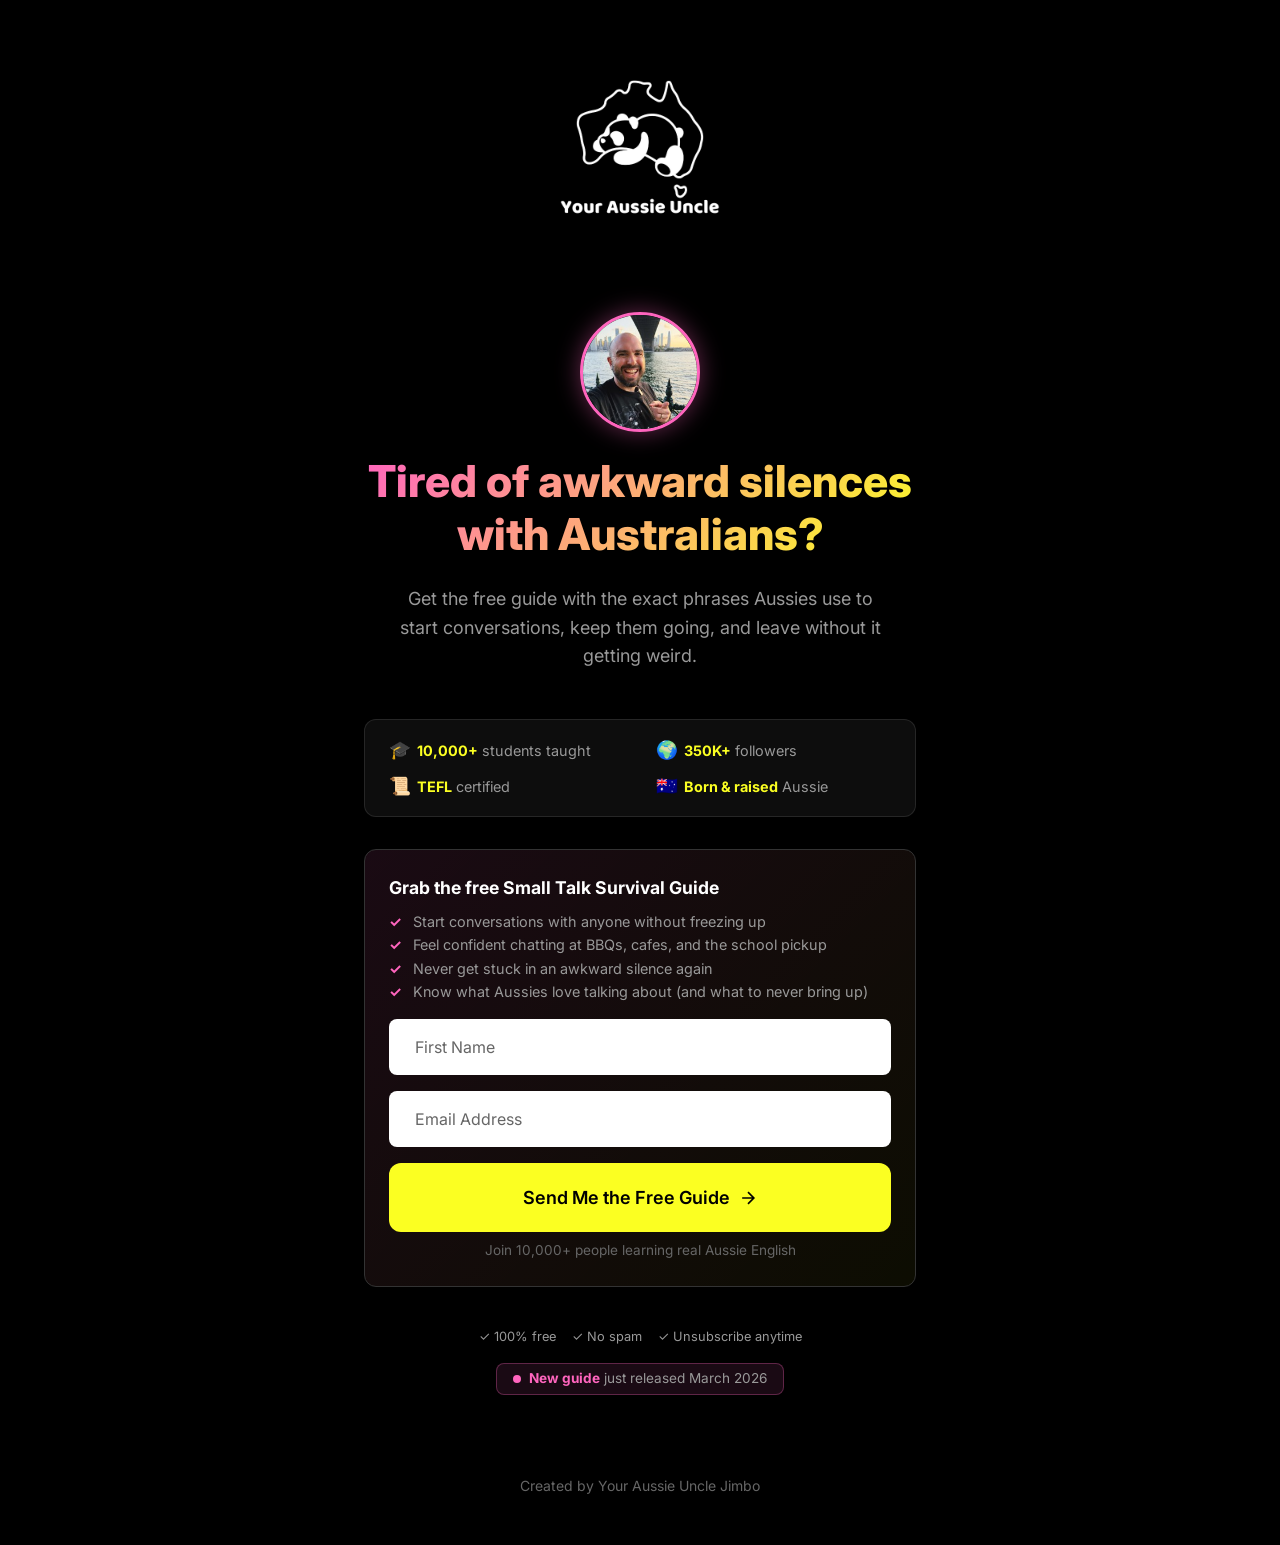
==== index.html @ 765616a9 "feat: add ManyChat widget pixel Co-Authored-By: Claude Opus 4.6 <noreply@anthropic.com>" ====
<!DOCTYPE html>
<html lang="en">
<head>
    <meta charset="UTF-8">
    <meta name="viewport" content="width=device-width, initial-scale=1.0, viewport-fit=cover">
    <meta name="description" content="Free guide to small talk in Australia. The exact phrases Aussies use to start, keep and exit everyday conversations.">
    <meta name="author" content="Your Aussie Uncle">

    <meta property="og:title" content="Tired of awkward silences with Australians?">
    <meta property="og:description" content="Free guide: the exact phrases Aussies use in everyday conversations.">
    <meta property="og:type" content="website">

    <title>Aussie Small Talk Survival Guide | Your Aussie Uncle</title>

    <link rel="icon" type="image/png" href="assets/favicon.png">
    <link rel="apple-touch-icon" href="assets/favicon.png">

    <link rel="preconnect" href="https://fonts.googleapis.com">
    <link rel="preconnect" href="https://fonts.gstatic.com" crossorigin>
    <link href="https://fonts.googleapis.com/css2?family=Inter:wght@400;500;600;700;800&display=swap" rel="stylesheet">

    <link rel="stylesheet" href="style.css">

    <!-- ManyChat -->
    <script src="//widget.manychat.com/4146884_88ca9.js" defer="defer"></script>
    <script src="https://mccdn.me/assets/js/widget.js" defer="defer"></script>
</head>
<body>
    <div class="container">
        <div class="brand">
            <img src="assets/logo.png" alt="Your Aussie Uncle" class="brand-logo">
        </div>

        <div class="landing-content">
            <div class="landing-avatar">
                <img src="assets/jimbo.jpg" alt="Jimbo from Your Aussie Uncle" class="landing-avatar-img">
            </div>

            <h1 class="headline">Tired of awkward silences with Australians?</h1>
            <p class="subheadline">Get the free guide with the exact phrases Aussies use to start conversations, keep them going, and leave without it getting weird.</p>

            <!-- Social Proof Banner -->
            <div class="social-proof-banner">
                <div class="sp-item">
                    <span class="sp-icon">🎓</span>
                    <span class="sp-text"><strong>10,000+</strong> students taught</span>
                </div>
                <div class="sp-item">
                    <span class="sp-icon">🌍</span>
                    <span class="sp-text"><strong>350K+</strong> followers</span>
                </div>
                <div class="sp-item">
                    <span class="sp-icon">📜</span>
                    <span class="sp-text"><strong>TEFL</strong> certified</span>
                </div>
                <div class="sp-item">
                    <span class="sp-icon">🇦🇺</span>
                    <span class="sp-text"><strong>Born & raised</strong> Aussie</span>
                </div>
            </div>

            <!-- Email Capture (hidden after submit) -->
            <div class="email-capture" id="email-capture">
                <h3 class="email-headline">Grab the free Small Talk Survival Guide</h3>
                <ul class="email-benefits">
                    <li>Start conversations with anyone without freezing up</li>
                    <li>Feel confident chatting at BBQs, cafes, and the school pickup</li>
                    <li>Never get stuck in an awkward silence again</li>
                    <li>Know what Aussies love talking about (and what to never bring up)</li>
                </ul>
                <form id="email-form" class="email-form">
                    <input type="text" id="user-name" placeholder="First Name" required>
                    <input type="email" id="user-email" placeholder="Email Address" required>
                    <button type="submit" class="btn btn-secondary btn-large btn-glow">
                        Send Me the Free Guide
                        <svg class="arrow-icon" width="20" height="20" viewBox="0 0 24 24" fill="none" stroke="currentColor" stroke-width="2">
                            <path d="M5 12h14M12 5l7 7-7 7"/>
                        </svg>
                    </button>
                </form>
                <p class="form-error" id="form-error"></p>
                <p class="social-proof">Join 10,000+ people learning real Aussie English</p>
            </div>

            <!-- Success (shown after submit) -->
            <div class="email-capture" id="success-section" style="display: none;">
                <div class="form-success">
                    <div class="success-emoji">📬</div>
                    <h3>Check your email</h3>
                    <p>Your Small Talk Survival Guide is on its way. Check your inbox (and spam folder, just in case).</p>
                </div>
            </div>

            <div class="trust-badges">
                <span class="trust-item">✓ 100% free</span>
                <span class="trust-item">✓ No spam</span>
                <span class="trust-item">✓ Unsubscribe anytime</span>
            </div>

            <!-- Urgency Element -->
            <div class="urgency-banner">
                <span class="urgency-dot"></span>
                <span class="urgency-text"><strong>New guide</strong> just released March 2026</span>
            </div>
        </div>

        <div class="landing-footer">
            <p>Created by Your Aussie Uncle Jimbo</p>
        </div>
    </div>

    <script>
        const SUBSCRIBE_API_URL = '/api/subscribe';

        document.getElementById('email-form').addEventListener('submit', async (e) => {
            e.preventDefault();

            const name = document.getElementById('user-name').value.trim();
            const email = document.getElementById('user-email').value.trim();
            const submitBtn = e.target.querySelector('button[type="submit"]');
            const errorEl = document.getElementById('form-error');
            const originalHTML = submitBtn.innerHTML;

            errorEl.style.display = 'none';
            submitBtn.disabled = true;
            submitBtn.innerHTML = '<span>Sending...</span>';

            try {
                const response = await fetch(SUBSCRIBE_API_URL, {
                    method: 'POST',
                    headers: { 'Content-Type': 'application/json' },
                    body: JSON.stringify({
                        email: email,
                        first_name: name,
                        tags: ['lead-magnet-small-talk-guide']
                    })
                });

                const data = await response.json();

                if (response.ok && data.success) {
                    document.getElementById('email-capture').style.display = 'none';
                    document.getElementById('success-section').style.display = 'block';
                    document.getElementById('success-section').scrollIntoView({ behavior: 'smooth', block: 'center' });
                } else {
                    throw new Error(data.error || 'Something went wrong');
                }
            } catch (error) {
                console.error('Subscribe error:', error);
                errorEl.textContent = 'Something went wrong. Please try again.';
                errorEl.style.display = 'block';
                submitBtn.disabled = false;
                submitBtn.innerHTML = originalHTML;
            }
        });
    </script>
</body>
</html>
---- style.css ----
/* ===== CSS Variables (Brand Colors) ===== */
:root {
    --pink: #FF65BE;
    --yellow: #FBFF22;
    --black: #000000;
    --white: #FFFFFF;
    --cyan: #11E8F6;
    --dark-grey: #333333;
    --mid-grey: #666666;
    --light-grey: #999999;
    --bg-primary: var(--black);
    --text-primary: var(--white);
    --text-secondary: var(--light-grey);
    --accent-primary: var(--pink);
    --accent-secondary: var(--yellow);
    --font-family: 'Inter', -apple-system, BlinkMacSystemFont, 'Segoe UI', Roboto, sans-serif;
    --spacing-xs: 0.25rem;
    --spacing-sm: 0.5rem;
    --spacing-md: 1rem;
    --spacing-lg: 1.5rem;
    --spacing-xl: 2rem;
    --spacing-2xl: 3rem;
    --spacing-3xl: 4rem;
    --radius-sm: 4px;
    --radius-md: 8px;
    --radius-lg: 12px;
    --radius-xl: 16px;
    --radius-full: 9999px;
    --transition-fast: 150ms ease;
    --transition-normal: 250ms ease;
    --shadow-sm: 0 1px 2px rgba(0, 0, 0, 0.3);
    --shadow-md: 0 4px 6px rgba(0, 0, 0, 0.4);
    --shadow-lg: 0 10px 15px rgba(0, 0, 0, 0.5);
}

/* ===== Reset & Base ===== */
*, *::before, *::after {
    box-sizing: border-box;
    margin: 0;
    padding: 0;
}

html {
    font-size: 16px;
    scroll-behavior: smooth;
    overscroll-behavior: none;
    -webkit-text-size-adjust: 100%;
}

body {
    font-family: var(--font-family);
    background-color: var(--bg-primary);
    color: var(--text-primary);
    line-height: 1.6;
    min-height: 100vh;
    -webkit-font-smoothing: antialiased;
    -moz-osx-font-smoothing: grayscale;
    -webkit-overflow-scrolling: touch;
    overscroll-behavior: none;
    padding-left: env(safe-area-inset-left);
    padding-right: env(safe-area-inset-right);
}

/* ===== Layout ===== */
.container {
    width: 100%;
    max-width: 600px;
    margin: 0 auto;
    padding: var(--spacing-lg);
    display: flex;
    flex-direction: column;
    min-height: 100vh;
}

/* ===== Brand ===== */
.brand {
    text-align: center;
    padding: var(--spacing-lg) 0;
}

.brand-logo {
    max-width: 200px;
    height: auto;
}

/* ===== Landing Content ===== */
.landing-content {
    flex: 1;
    display: flex;
    flex-direction: column;
    align-items: center;
    justify-content: center;
    text-align: center;
    padding: var(--spacing-xl) 0;
}

/* ===== Avatar ===== */
.landing-avatar {
    margin-bottom: var(--spacing-md);
}

.landing-avatar-img {
    width: 120px;
    height: 120px;
    border-radius: 50%;
    object-fit: cover;
    border: 3px solid var(--pink);
    box-shadow: 0 0 25px rgba(255, 101, 190, 0.4);
}

/* ===== Headline ===== */
.headline {
    font-size: clamp(2rem, 5vw, 2.75rem);
    font-weight: 800;
    line-height: 1.2;
    margin-bottom: var(--spacing-lg);
    background: linear-gradient(135deg, var(--pink), var(--yellow));
    -webkit-background-clip: text;
    -webkit-text-fill-color: transparent;
    background-clip: text;
}

.subheadline {
    font-size: 1.125rem;
    color: var(--text-secondary);
    margin-bottom: var(--spacing-2xl);
    max-width: 500px;
}

/* ===== Email Capture Card ===== */
.email-capture {
    background: linear-gradient(135deg, rgba(255, 101, 190, 0.1), rgba(251, 255, 34, 0.05));
    border: 1px solid var(--dark-grey);
    border-radius: var(--radius-lg);
    padding: var(--spacing-lg);
    margin-bottom: var(--spacing-lg);
    width: 100%;
    text-align: left;
}

.email-headline {
    font-size: 1.1rem;
    margin-bottom: var(--spacing-sm);
    color: var(--white);
}

.email-benefits {
    list-style: none;
    padding: 0;
    margin: 0 0 var(--spacing-md) 0;
    text-align: left;
}

.email-benefits li {
    position: relative;
    padding-left: var(--spacing-lg);
    margin-bottom: 2px;
    color: var(--light-grey);
    font-size: 0.9rem;
    line-height: 1.5;
}

.email-benefits li::before {
    content: "\2713";
    position: absolute;
    left: 0;
    color: var(--pink);
    font-weight: bold;
}

/* ===== Form ===== */
.email-form {
    display: flex;
    flex-direction: column;
    gap: var(--spacing-md);
}

.email-form input[type="text"],
.email-form input[type="email"] {
    width: 100%;
    padding: var(--spacing-md) var(--spacing-lg);
    background-color: var(--white);
    border: 2px solid transparent;
    border-radius: var(--radius-md);
    font-family: var(--font-family);
    font-size: 1rem;
    color: var(--black);
    transition: border-color var(--transition-fast);
}

.email-form input[type="text"]:focus,
.email-form input[type="email"]:focus {
    outline: none;
    border-color: var(--pink);
}

.email-form input::placeholder {
    color: var(--mid-grey);
}

/* ===== Buttons ===== */
.btn {
    display: inline-flex;
    align-items: center;
    justify-content: center;
    gap: var(--spacing-sm);
    padding: var(--spacing-md) var(--spacing-xl);
    font-family: var(--font-family);
    font-size: 1rem;
    font-weight: 600;
    text-decoration: none;
    border: none;
    border-radius: var(--radius-lg);
    cursor: pointer;
    transition: all var(--transition-fast);
    touch-action: manipulation;
}

.btn:focus {
    outline: 2px solid var(--pink);
    outline-offset: 2px;
}

.btn-primary {
    background-color: var(--pink);
    color: var(--white);
}

.btn-primary:hover {
    background-color: #ff7fc7;
    transform: translateY(-2px);
    box-shadow: var(--shadow-md);
}

.btn-secondary {
    background-color: var(--yellow);
    color: var(--black);
}

.btn-secondary:hover {
    background-color: #fcff4d;
    transform: translateY(-2px);
    box-shadow: var(--shadow-md);
}

.btn-large {
    padding: var(--spacing-lg) var(--spacing-2xl);
    font-size: 1.125rem;
    width: 100%;
}

.btn-glow {
    animation: glow-cyan 2s ease-in-out infinite;
}

.btn-glow:hover {
    animation: none;
    transform: translateY(-2px);
    box-shadow: 0 0 15px #11E8F6,
                0 0 30px rgba(17, 232, 246, 0.5);
}

@keyframes glow-cyan {
    0%, 100% {
        box-shadow: 0 0 5px #11E8F6,
                    0 0 15px rgba(17, 232, 246, 0.4),
                    0 0 30px rgba(17, 232, 246, 0.2);
    }
    50% {
        box-shadow: 0 0 10px #11E8F6,
                    0 0 25px rgba(17, 232, 246, 0.6),
                    0 0 50px rgba(17, 232, 246, 0.4);
    }
}

/* ===== Social Proof ===== */
.social-proof {
    text-align: center;
    font-size: 0.85rem;
    color: var(--mid-grey);
    margin-top: var(--spacing-sm);
}

/* ===== Trust Badges ===== */
.trust-badges {
    display: flex;
    flex-wrap: wrap;
    justify-content: center;
    gap: var(--spacing-sm) var(--spacing-md);
    margin-top: var(--spacing-md);
    margin-bottom: var(--spacing-md);
}

.trust-item {
    font-size: 0.8rem;
    color: var(--light-grey);
    display: flex;
    align-items: center;
    gap: 4px;
}

/* ===== Social Proof Banner ===== */
.social-proof-banner {
    display: grid;
    grid-template-columns: 1fr 1fr;
    gap: var(--spacing-sm) var(--spacing-xl);
    background: rgba(255, 255, 255, 0.05);
    border: 1px solid rgba(255, 255, 255, 0.1);
    border-radius: var(--radius-lg);
    padding: var(--spacing-md) var(--spacing-lg);
    margin-bottom: var(--spacing-xl);
    width: 100%;
}

.sp-item {
    display: flex;
    align-items: center;
    gap: 6px;
    font-size: 0.9rem;
    color: var(--light-grey);
}

.sp-icon {
    font-size: 1.1rem;
}

.sp-text strong {
    color: var(--yellow);
    font-weight: 700;
}

/* ===== Urgency Banner ===== */
.urgency-banner {
    display: inline-flex;
    align-items: center;
    gap: var(--spacing-sm);
    background: rgba(255, 101, 190, 0.1);
    border: 1px solid rgba(255, 101, 190, 0.3);
    border-radius: var(--radius-md);
    padding: var(--spacing-xs) var(--spacing-md);
    margin-bottom: var(--spacing-lg);
    font-size: 0.85rem;
    color: var(--light-grey);
}

.urgency-dot {
    width: 8px;
    height: 8px;
    background: var(--pink);
    border-radius: 50%;
    animation: pulse-urgency 2s infinite;
}

@keyframes pulse-urgency {
    0%, 100% {
        opacity: 1;
        transform: scale(1);
        box-shadow: 0 0 0 0 rgba(255, 101, 190, 0.4);
    }
    50% {
        opacity: 0.8;
        transform: scale(1.1);
        box-shadow: 0 0 0 6px rgba(255, 101, 190, 0);
    }
}

.urgency-text strong {
    color: var(--pink);
    font-weight: 700;
}

/* ===== Footer ===== */
.landing-footer {
    text-align: center;
    padding: var(--spacing-lg) 0;
    color: var(--mid-grey);
    font-size: 0.875rem;
}

/* ===== Form States ===== */
.btn:disabled {
    opacity: 0.7;
    cursor: not-allowed;
    animation: none;
}

.form-error {
    color: #f87171;
    font-size: 0.85rem;
    text-align: center;
    margin-top: var(--spacing-sm);
    display: none;
}

.form-success {
    text-align: center;
    padding: var(--spacing-xl) 0;
}

.success-emoji {
    font-size: 3rem;
    margin-bottom: var(--spacing-md);
}

.form-success h3 {
    color: var(--yellow);
    font-size: 1.25rem;
    margin-bottom: var(--spacing-sm);
}

.form-success p {
    color: var(--light-grey);
    font-size: 0.95rem;
}

/* ===== Mobile ===== */
@media (max-width: 480px) {
    .email-capture {
        padding: var(--spacing-md);
    }

    .email-form {
        gap: var(--spacing-sm);
    }

    .email-form input[type="text"],
    .email-form input[type="email"] {
        padding: var(--spacing-sm) var(--spacing-md);
    }

    .email-form button[type="submit"] {
        margin-top: var(--spacing-xs);
    }

    .trust-badges {
        gap: var(--spacing-xs) var(--spacing-sm);
    }

    .trust-item {
        font-size: 0.75rem;
    }

    .social-proof-banner {
        grid-template-columns: 1fr;
        padding: var(--spacing-sm) var(--spacing-md);
        gap: var(--spacing-xs);
    }

    .sp-item {
        font-size: 0.85rem;
    }

    .sp-icon {
        font-size: 1rem;
    }

    .urgency-banner {
        font-size: 0.8rem;
        padding: var(--spacing-xs) var(--spacing-sm);
    }
}
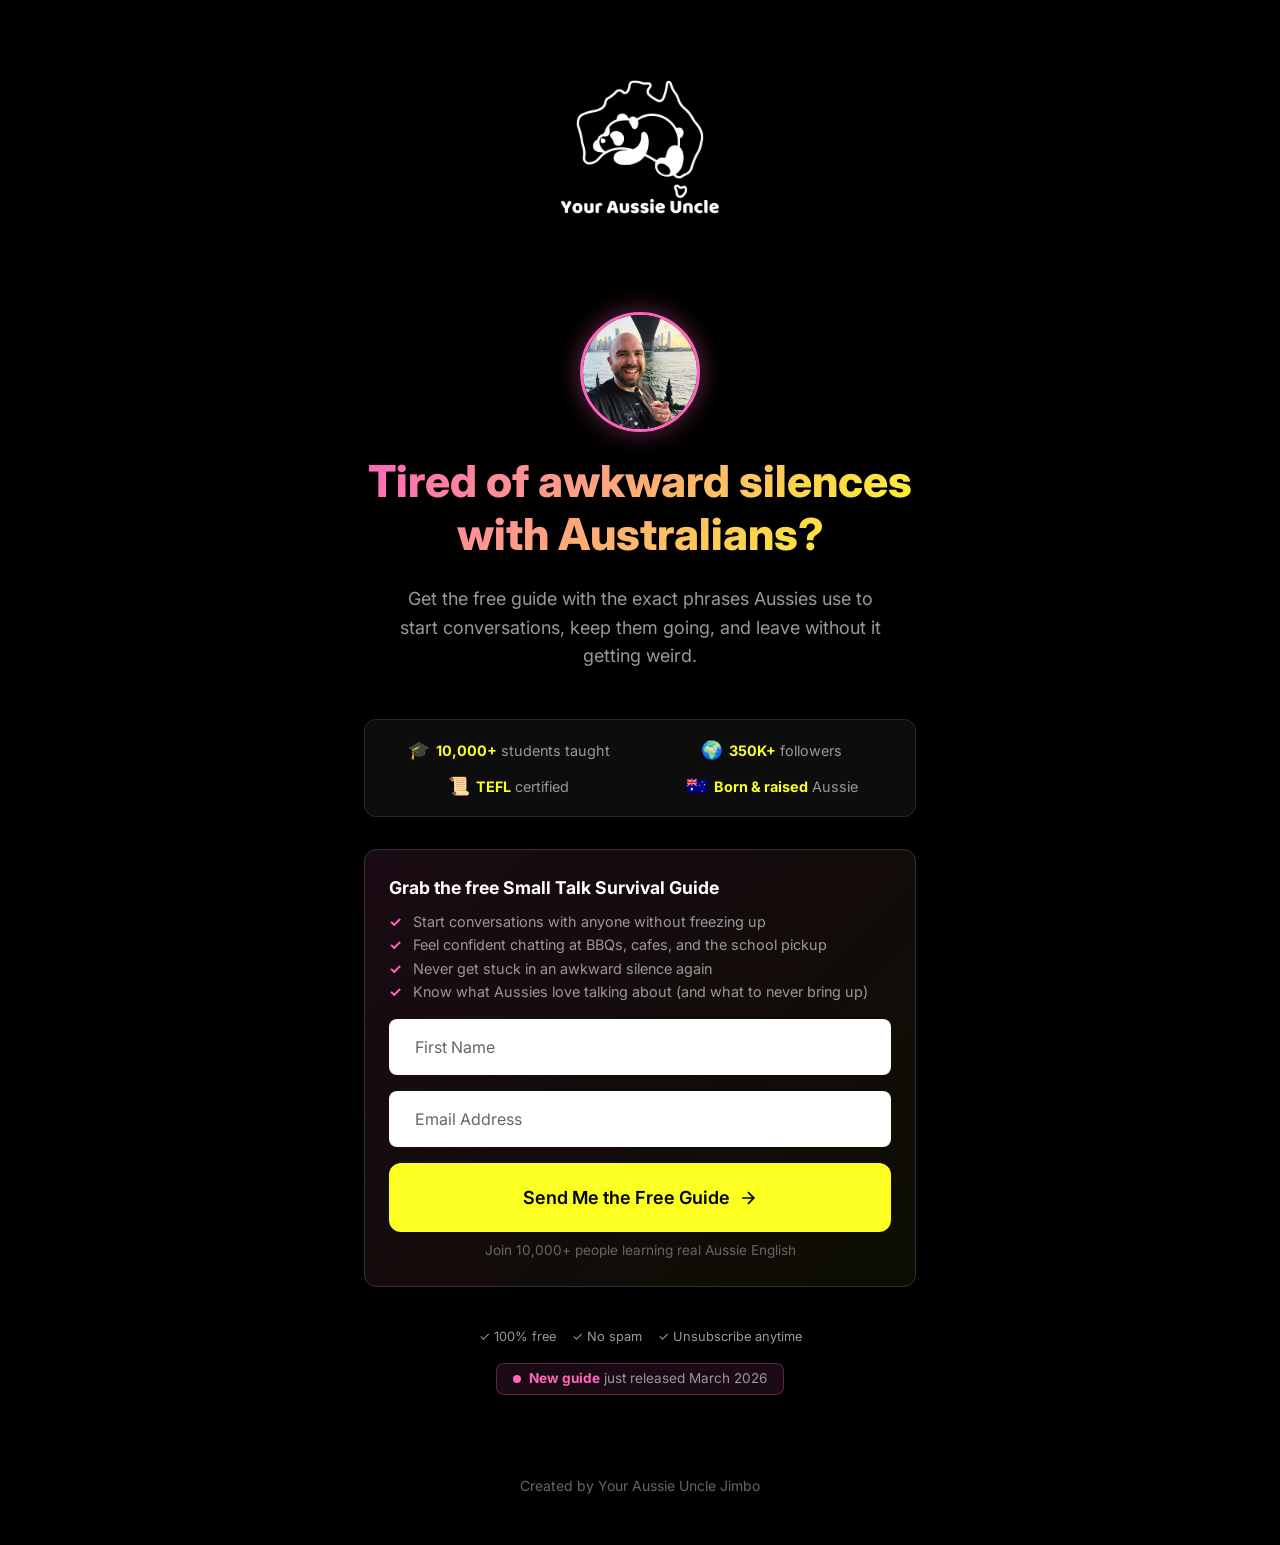
==== commit 3588c86d: "feat: add OG image for social sharing previews Co-Authored-By: Claude Opus 4.6 <noreply@anthropic.co" ====
--- a/index.html
+++ b/index.html
@@ -9,6 +9,11 @@
     <meta property="og:title" content="Tired of awkward silences with Australians?">
     <meta property="og:description" content="Free guide: the exact phrases Aussies use in everyday conversations.">
     <meta property="og:type" content="website">
+    <meta property="og:image" content="https://guide.youraussieuncle.com.au/assets/og-image.png">
+    <meta property="og:image:width" content="1456">
+    <meta property="og:image:height" content="816">
+    <meta name="twitter:card" content="summary_large_image">
+    <meta name="twitter:image" content="https://guide.youraussieuncle.com.au/assets/og-image.png">
 
     <title>Aussie Small Talk Survival Guide | Your Aussie Uncle</title>
 
--- a/style.css
+++ b/style.css
@@ -303,13 +303,14 @@
 .social-proof-banner {
     display: grid;
     grid-template-columns: 1fr 1fr;
-    gap: var(--spacing-sm) var(--spacing-xl);
+    gap: var(--spacing-sm) var(--spacing-lg);
     background: rgba(255, 255, 255, 0.05);
     border: 1px solid rgba(255, 255, 255, 0.1);
     border-radius: var(--radius-lg);
     padding: var(--spacing-md) var(--spacing-lg);
     margin-bottom: var(--spacing-xl);
     width: 100%;
+    justify-items: center;
 }
 
 .sp-item {
@@ -318,6 +319,7 @@
     gap: 6px;
     font-size: 0.9rem;
     color: var(--light-grey);
+    white-space: nowrap;
 }
 
 .sp-icon {
@@ -441,17 +443,16 @@
     }
 
     .social-proof-banner {
-        grid-template-columns: 1fr;
         padding: var(--spacing-sm) var(--spacing-md);
-        gap: var(--spacing-xs);
+        gap: var(--spacing-xs) var(--spacing-sm);
     }
 
     .sp-item {
-        font-size: 0.85rem;
+        font-size: 0.8rem;
     }
 
     .sp-icon {
-        font-size: 1rem;
+        font-size: 0.95rem;
     }
 
     .urgency-banner {
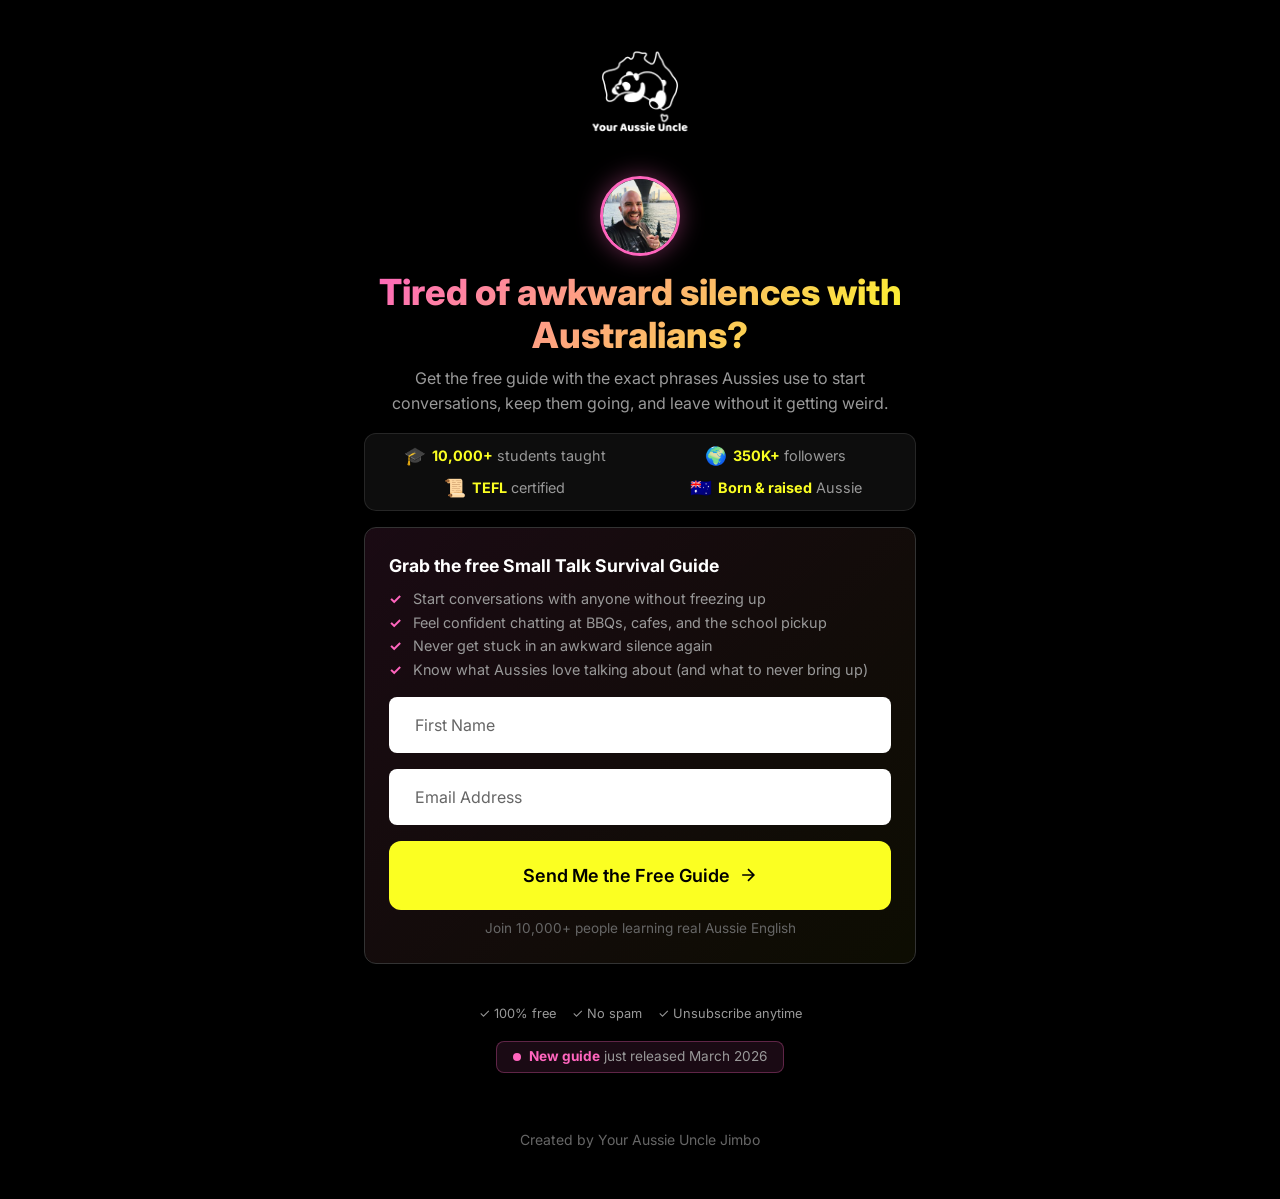
==== commit 55f34226: "Install Meta Pixel and GA4, fire Lead event on successful signup Adds Meta Pixel (1414360586898639) " ====
--- a/index.html
+++ b/index.html
@@ -29,6 +29,32 @@
     <!-- ManyChat -->
     <script src="//widget.manychat.com/4146884_88ca9.js" defer="defer"></script>
     <script src="https://mccdn.me/assets/js/widget.js" defer="defer"></script>
+
+    <!-- Meta Pixel -->
+    <script>
+        !function(f,b,e,v,n,t,s)
+        {if(f.fbq)return;n=f.fbq=function(){n.callMethod?
+        n.callMethod.apply(n,arguments):n.queue.push(arguments)};
+        if(!f._fbq)f._fbq=n;n.push=n;n.loaded=!0;n.version='2.0';
+        n.queue=[];t=b.createElement(e);t.async=!0;
+        t.src=v;s=b.getElementsByTagName(e)[0];
+        s.parentNode.insertBefore(t,s)}(window, document,'script',
+        'https://connect.facebook.net/en_US/fbevents.js');
+        fbq('init', '1414360586898639');
+        fbq('track', 'PageView');
+    </script>
+    <noscript><img height="1" width="1" style="display:none"
+        src="https://www.facebook.com/tr?id=1414360586898639&ev=PageView&noscript=1"
+    /></noscript>
+
+    <!-- Google Analytics 4 -->
+    <script async src="https://www.googletagmanager.com/gtag/js?id=G-JPPBPVVNYN"></script>
+    <script>
+        window.dataLayer = window.dataLayer || [];
+        function gtag(){dataLayer.push(arguments);}
+        gtag('js', new Date());
+        gtag('config', 'G-JPPBPVVNYN');
+    </script>
 </head>
 <body>
     <div class="container">
@@ -144,6 +170,22 @@
                 const data = await response.json();
 
                 if (response.ok && data.success) {
+                    if (typeof fbq === 'function') {
+                        fbq('track', 'Lead', {
+                            currency: 'AUD',
+                            value: 5.00,
+                            content_name: 'Small Talk Survival Guide',
+                            content_category: 'Lead Generation'
+                        });
+                    }
+                    if (typeof gtag === 'function') {
+                        gtag('event', 'generate_lead', {
+                            currency: 'AUD',
+                            value: 5.00,
+                            content_name: 'Small Talk Survival Guide'
+                        });
+                    }
+
                     document.getElementById('email-capture').style.display = 'none';
                     document.getElementById('success-section').style.display = 'block';
                     document.getElementById('success-section').scrollIntoView({ behavior: 'smooth', block: 'center' });
--- a/style.css
+++ b/style.css
@@ -75,11 +75,11 @@
 /* ===== Brand ===== */
 .brand {
     text-align: center;
-    padding: var(--spacing-lg) 0;
+    padding: var(--spacing-sm) 0;
 }
 
 .brand-logo {
-    max-width: 200px;
+    max-width: 120px;
     height: auto;
 }
 
@@ -89,19 +89,19 @@
     display: flex;
     flex-direction: column;
     align-items: center;
-    justify-content: center;
-    text-align: center;
-    padding: var(--spacing-xl) 0;
+    justify-content: flex-start;
+    text-align: center;
+    padding: var(--spacing-sm) 0;
 }
 
 /* ===== Avatar ===== */
 .landing-avatar {
-    margin-bottom: var(--spacing-md);
+    margin-bottom: var(--spacing-sm);
 }
 
 .landing-avatar-img {
-    width: 120px;
-    height: 120px;
+    width: 80px;
+    height: 80px;
     border-radius: 50%;
     object-fit: cover;
     border: 3px solid var(--pink);
@@ -110,10 +110,10 @@
 
 /* ===== Headline ===== */
 .headline {
-    font-size: clamp(2rem, 5vw, 2.75rem);
+    font-size: clamp(1.5rem, 4.5vw, 2.25rem);
     font-weight: 800;
     line-height: 1.2;
-    margin-bottom: var(--spacing-lg);
+    margin-bottom: var(--spacing-sm);
     background: linear-gradient(135deg, var(--pink), var(--yellow));
     -webkit-background-clip: text;
     -webkit-text-fill-color: transparent;
@@ -121,9 +121,9 @@
 }
 
 .subheadline {
-    font-size: 1.125rem;
+    font-size: 1rem;
     color: var(--text-secondary);
-    margin-bottom: var(--spacing-2xl);
+    margin-bottom: var(--spacing-md);
     max-width: 500px;
 }
 
@@ -303,12 +303,12 @@
 .social-proof-banner {
     display: grid;
     grid-template-columns: 1fr 1fr;
-    gap: var(--spacing-sm) var(--spacing-lg);
+    gap: var(--spacing-xs) var(--spacing-lg);
     background: rgba(255, 255, 255, 0.05);
     border: 1px solid rgba(255, 255, 255, 0.1);
     border-radius: var(--radius-lg);
-    padding: var(--spacing-md) var(--spacing-lg);
-    margin-bottom: var(--spacing-xl);
+    padding: var(--spacing-sm) var(--spacing-md);
+    margin-bottom: var(--spacing-md);
     width: 100%;
     justify-items: center;
 }
